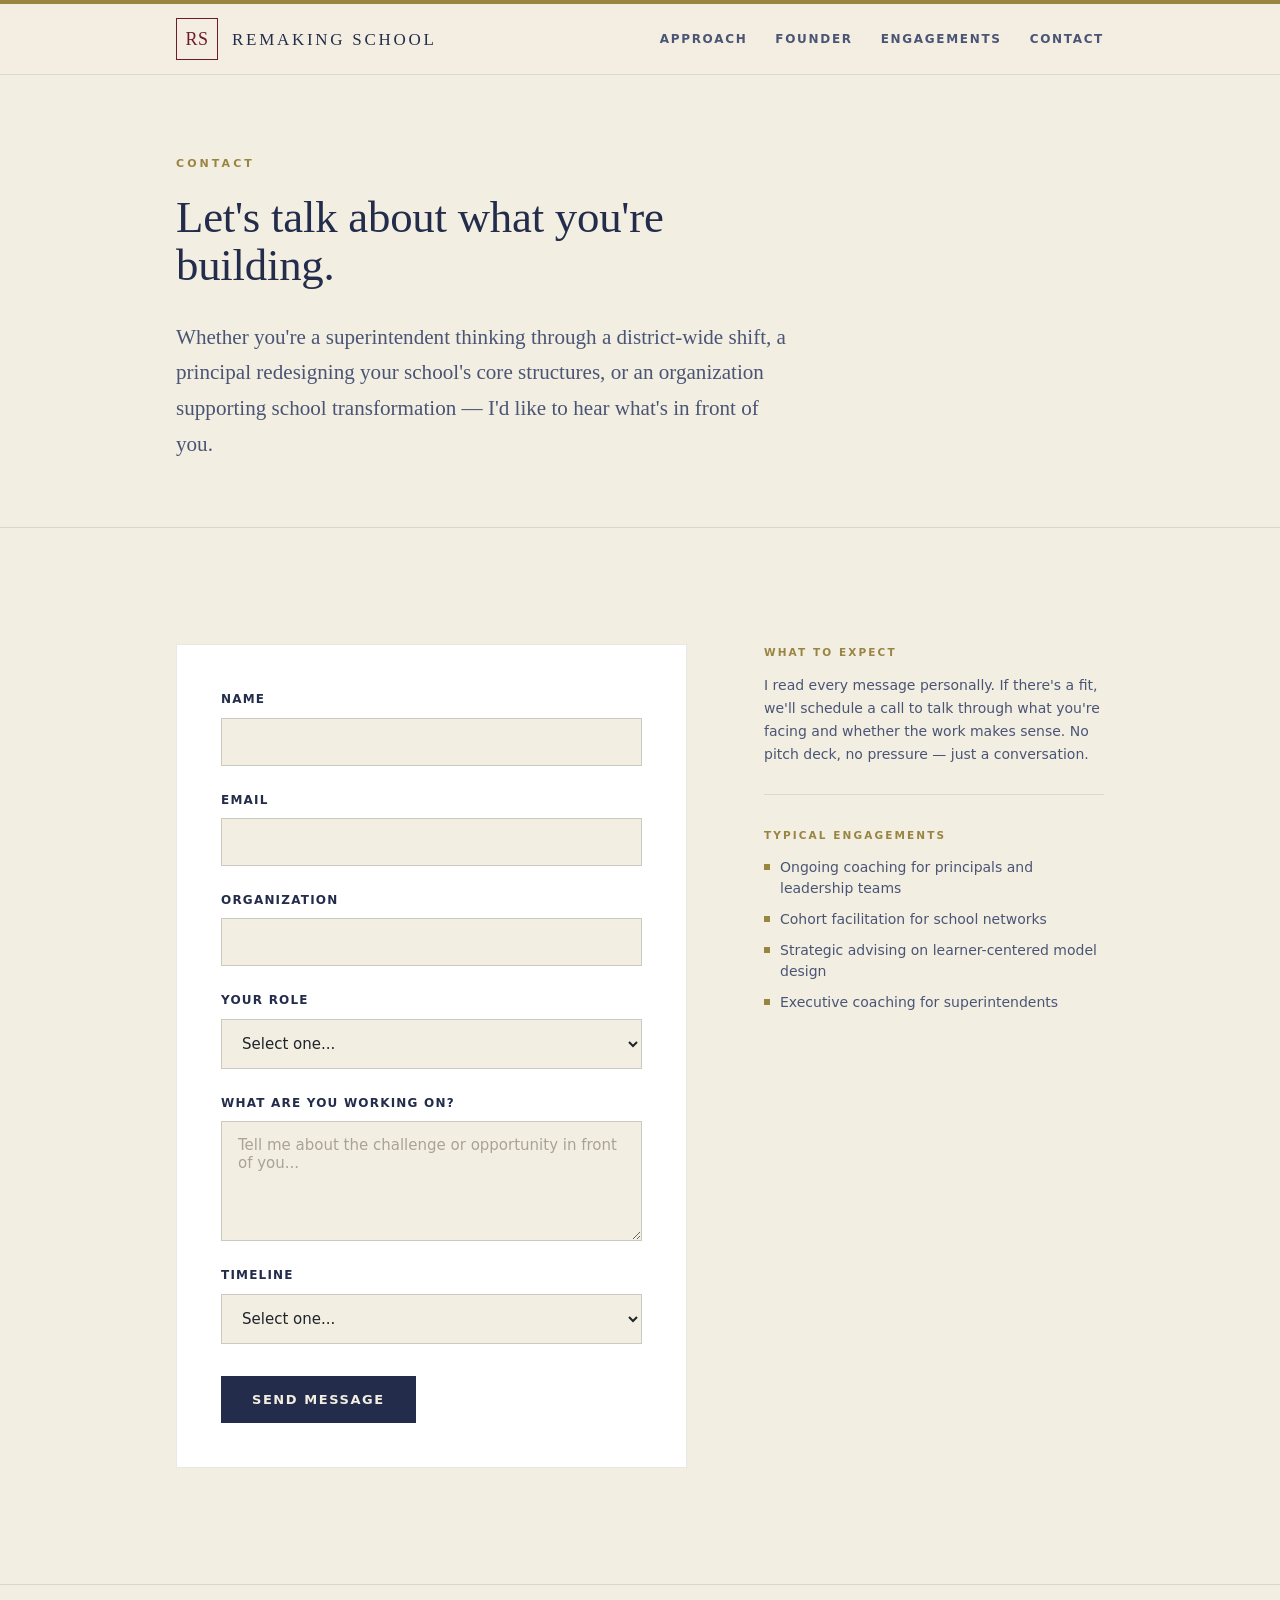
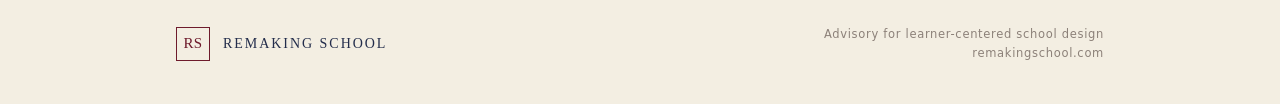
==== contact.html @ 49c3e0dc "Add files via upload" ====
<!DOCTYPE html>
<html lang="en">
<head>
<meta charset="UTF-8">
<meta name="viewport" content="width=device-width, initial-scale=1.0">
<title>Contact — Remaking School</title>
<meta name="description" content="Get in touch with Remaking School to discuss advisory work for learner-centered school design.">
<link rel="stylesheet" href="styles.css">
</head>
<body>

  <div class="topbar"></div>

  <!-- ═══════════ HEADER ═══════════ -->
  <header class="site-header">
    <div class="header-inner">
      <a class="brand" href="index.html" aria-label="Remaking School home">
        <span class="mono" aria-hidden="true">RS</span>
        <span class="brand-name">Remaking School</span>
      </a>
      <nav class="nav" aria-label="Primary">
        <a href="index.html#approach">Approach</a>
        <a href="index.html#founder">Founder</a>
        <a href="index.html#engagements">Engagements</a>
        <a href="contact.html">Contact</a>
      </nav>
    </div>
  </header>

  <main>

    <!-- ═══════════ CONTACT HERO ═══════════ -->
    <section class="hero hero--short">
      <div class="wrap">
        <p class="eyebrow reveal">Contact</p>
        <h1 class="hero-headline hero-headline--small reveal">Let's talk about what you're building.</h1>
        <p class="hero-sub reveal">Whether you're a superintendent thinking through a district-wide shift, a principal redesigning your school's core structures, or an organization supporting school transformation — I'd like to hear what's in front of you.</p>
      </div>
    </section>

    <!-- ═══════════ CONTACT FORM ═══════════ -->
    <section class="section section--line">
      <div class="wrap">
        <div class="contact-grid">

          <div class="contact-form-wrap reveal">
            <!-- 
              FORM SETUP: This form uses Formspree (free tier handles 50 submissions/month).
              1. Go to formspree.io and create a free account
              2. Create a new form and copy your form endpoint
              3. Replace "YOUR_FORMSPREE_ENDPOINT" below with your actual endpoint
                 (it will look like: https://formspree.io/f/xabcdefg)
            -->
            <form action="https://formspree.io/f/YOUR_FORMSPREE_ENDPOINT" method="POST" class="contact-form">
              
              <div class="form-group">
                <label for="name">Name</label>
                <input type="text" id="name" name="name" required>
              </div>

              <div class="form-group">
                <label for="email">Email</label>
                <input type="email" id="email" name="email" required>
              </div>

              <div class="form-group">
                <label for="organization">Organization</label>
                <input type="text" id="organization" name="organization">
              </div>

              <div class="form-group">
                <label for="role">Your role</label>
                <select id="role" name="role">
                  <option value="">Select one...</option>
                  <option value="superintendent">Superintendent / Central Office</option>
                  <option value="principal">Principal / School Leader</option>
                  <option value="district-leader">District Leader</option>
                  <option value="organization">Organization / Foundation</option>
                  <option value="other">Other</option>
                </select>
              </div>

              <div class="form-group">
                <label for="interest">What are you working on?</label>
                <textarea id="interest" name="interest" rows="5" placeholder="Tell me about the challenge or opportunity in front of you..."></textarea>
              </div>

              <div class="form-group">
                <label for="timeline">Timeline</label>
                <select id="timeline" name="timeline">
                  <option value="">Select one...</option>
                  <option value="exploring">Just exploring</option>
                  <option value="this-quarter">This quarter</option>
                  <option value="next-quarter">Next quarter</option>
                  <option value="next-school-year">Next school year</option>
                </select>
              </div>

              <button type="submit" class="btn">Send message</button>
            </form>
          </div>

          <div class="contact-sidebar reveal">
            <div class="sidebar-block">
              <p class="sidebar-label">What to expect</p>
              <p class="sidebar-text">I read every message personally. If there's a fit, we'll schedule a call to talk through what you're facing and whether the work makes sense. No pitch deck, no pressure — just a conversation.</p>
            </div>

            <div class="sidebar-block">
              <p class="sidebar-label">Typical engagements</p>
              <ul class="sidebar-list">
                <li>Ongoing coaching for principals and leadership teams</li>
                <li>Cohort facilitation for school networks</li>
                <li>Strategic advising on learner-centered model design</li>
                <li>Executive coaching for superintendents</li>
              </ul>
            </div>
          </div>

        </div>
      </div>
    </section>

  </main>

  <!-- ═══════════ FOOTER ═══════════ -->
  <footer class="site-footer">
    <div class="footer-inner">
      <div class="footer-brand">
        <span class="mono" aria-hidden="true">RS</span>
        <span class="fn">Remaking School</span>
      </div>
      <p class="footer-meta">
        Advisory for learner-centered school design<br>
        remakingschool.com
      </p>
    </div>
  </footer>

  <!-- scroll-reveal animation -->
  <script>
    document.documentElement.classList.add('js');
    (function(){
      var els = document.querySelectorAll('.reveal');
      if(!('IntersectionObserver' in window)){
        els.forEach(function(el){el.classList.add('is-visible');});
        return;
      }
      var io = new IntersectionObserver(function(entries){
        entries.forEach(function(e){
          if(e.isIntersecting){ e.target.classList.add('is-visible'); io.unobserve(e.target); }
        });
      }, {rootMargin:'0px 0px -8% 0px', threshold:0.1});
      els.forEach(function(el){io.observe(el);});
    })();
  </script>

</body>
</html>
---- styles.css ----
/* ════════════════════════════════════════════════════════════════
   REMAKING SCHOOL — STYLES
   ════════════════════════════════════════════════════════════════

   HOW THIS FILE WORKS
   The block right below (:root) holds every color, typeface, and key
   spacing value the site uses — each defined exactly once. Change a
   value here and it updates everywhere automatically. You almost never
   need to touch anything below the token block to restyle the site.

   These values are lifted directly from your brand palette document.
   ════════════════════════════════════════════════════════════════ */

/* ▼▼▼  BRAND TOKENS — EDIT HERE TO RESTYLE THE WHOLE SITE  ▼▼▼ */
:root{
  /* ---- The two anchors ---- */
  --maroon:#6E1B2C;        /* Heritage Maroon — primary accent */
  --maroon-900:#4E1320;    /* darkest maroon — the quote band */
  --maroon-500:#8C2A3C;    /* lighter maroon */
  --maroon-wash:#F0E2E3;   /* faint maroon tint */
  --navy:#232D4B;          /* Jefferson Navy — headings, buttons */
  --navy-900:#161D33;
  --navy-400:#4A5575;      /* softer navy — body-adjacent text */
  --navy-mist:#C8CBD2;

  /* ---- Ground & ink ---- */
  --parchment:#F3EEE2;     /* page background */
  --parchment-deep:#E9E2D2;/* portrait frame fill */
  --ink:#1F242B;           /* body text */

  /* ---- Accents (use sparingly) ---- */
  --gold:#998542;          /* hairlines, eyebrows, rules — never body text */
  --gold-bright:#B59A4E;
  --boxwood:#5F6E54;       /* second accent, rarely used */

  /* ---- Neutrals ---- */
  --mortar:#8C8179;        /* small labels, captions */
  --slate:#8996A0;

  /* ---- Type ---- */
  --serif:"Hoefler Text",Georgia,"Garamond","Times New Roman",serif;
  --sans:-apple-system,BlinkMacSystemFont,"Segoe UI",system-ui,sans-serif;

  /* ---- Layout dials ---- */
  --maxw:1040px;                  /* max content width */
  --pad-x:clamp(22px,6vw,56px);   /* left/right page margins */
  --pad-y:clamp(60px,10vw,116px); /* vertical space between sections */
}
/* ▲▲▲  END BRAND TOKENS — everything below is layout & detail  ▲▲▲ */


/* ---------- base ---------- */
*{box-sizing:border-box;}
html{-webkit-font-smoothing:antialiased;scroll-behavior:smooth;}
body{
  margin:0;
  background:var(--parchment);
  color:var(--ink);
  font-family:var(--serif);
  line-height:1.7;
  font-size:17px;
}
a{color:inherit;}

/* ---------- shared type devices ---------- */
.eyebrow{
  font-family:var(--sans);
  font-size:11px;
  letter-spacing:.28em;
  text-transform:uppercase;
  color:var(--gold);
  font-weight:600;
  margin:0 0 20px;
}
.rule-gold{height:1px;background:var(--gold);opacity:.85;border:0;}
.section-head{
  font-weight:500;
  font-size:clamp(1.6rem,3.4vw,2.25rem);
  line-height:1.12;
  letter-spacing:.005em;
  margin:0 0 22px;
  color:var(--navy);
}
.lede{
  font-size:clamp(1.06rem,1.7vw,1.2rem);
  color:var(--ink);
  max-width:64ch;
  margin:0 0 18px;
}
p{margin:0 0 18px;}
p:last-child{margin-bottom:0;}

.wrap{max-width:var(--maxw);margin:0 auto;padding-left:var(--pad-x);padding-right:var(--pad-x);}

/* ---------- header ---------- */
.topbar{height:4px;background:var(--gold);}
.site-header{
  position:sticky;top:0;z-index:50;
  background:rgba(243,238,226,.92);
  backdrop-filter:saturate(140%) blur(6px);
  border-bottom:1px solid rgba(31,36,43,.10);
}
.header-inner{
  max-width:var(--maxw);margin:0 auto;
  padding:14px var(--pad-x);
  display:flex;align-items:center;justify-content:space-between;gap:20px;
}
.brand{display:flex;align-items:center;gap:14px;text-decoration:none;}
.mono{
  width:42px;height:42px;flex:none;
  border:1.3px solid var(--maroon);
  display:flex;align-items:center;justify-content:center;
  font-family:var(--serif);font-size:18px;font-weight:500;letter-spacing:.03em;color:var(--maroon);
}
.brand-name{
  font-family:var(--serif);
  font-size:17px;font-weight:500;letter-spacing:.16em;text-transform:uppercase;color:var(--navy);
  line-height:1;
}
.nav{display:flex;gap:28px;align-items:center;}
.nav a{
  font-family:var(--sans);font-size:12px;letter-spacing:.14em;text-transform:uppercase;
  color:var(--navy-400);text-decoration:none;font-weight:600;
  padding:6px 0;position:relative;transition:color .2s ease;
}
.nav a::after{
  content:"";position:absolute;left:0;right:100%;bottom:0;height:1px;background:var(--gold);
  transition:right .25s ease;
}
.nav a:hover{color:var(--navy);}
.nav a:hover::after{right:0;}
.nav a:focus-visible{outline:2px solid var(--gold);outline-offset:4px;}

/* ---------- hero ---------- */
.hero{position:relative;overflow:hidden;}
.hero .wrap{padding-top:clamp(64px,11vw,128px);padding-bottom:clamp(56px,9vw,104px);position:relative;z-index:2;}
.hero--short .wrap{padding-top:clamp(48px,8vw,80px);padding-bottom:clamp(40px,6vw,64px);}
.hero-headline{
  font-weight:500;
  font-size:clamp(2.3rem,6vw,4.1rem);
  line-height:1.07;
  letter-spacing:-.005em;
  color:var(--navy);
  margin:0 0 30px;
  max-width:20ch;
}
.hero-headline--small{
  font-size:clamp(1.8rem,4vw,2.8rem);
  max-width:26ch;
}
.hero-headline em{font-style:normal;color:var(--maroon);}
.hero-sub{
  font-size:clamp(1.1rem,1.9vw,1.32rem);
  color:var(--navy-400);
  max-width:58ch;
  margin:0 0 36px;
}
.hero-rule{display:flex;align-items:center;gap:18px;max-width:520px;}
.hero-rule .line{flex:1;height:1px;background:var(--gold);opacity:.8;}
.hero-rule .tag{
  font-family:var(--sans);font-size:11px;letter-spacing:.22em;text-transform:uppercase;color:var(--mortar);
  white-space:nowrap;
}
.watermark{
  position:absolute;right:-4%;top:50%;transform:translateY(-50%);
  font-family:var(--serif);font-weight:500;
  font-size:clamp(18rem,32vw,30rem);line-height:1;
  color:var(--maroon);opacity:.05;z-index:1;pointer-events:none;user-select:none;
}

/* ---------- generic section ---------- */
.section{padding-top:var(--pad-y);padding-bottom:var(--pad-y);}
.section--line{border-top:1px solid rgba(31,36,43,.12);}

/* ---------- approach / cycle ---------- */
.cycle{
  display:grid;grid-template-columns:repeat(4,1fr);gap:0;
  margin-top:46px;border:1px solid rgba(31,36,43,.12);
}
.phase{
  padding:26px 24px 30px;position:relative;
  border-right:1px solid rgba(31,36,43,.12);
}
.phase:last-child{border-right:0;}
.phase .ord{
  font-family:var(--sans);font-size:10.5px;letter-spacing:.18em;color:var(--gold);font-weight:700;
  margin:0 0 16px;text-transform:uppercase;
}
.phase h3{
  font-family:var(--serif);font-weight:500;font-size:1.32rem;color:var(--navy);margin:0 0 10px;letter-spacing:.01em;
}
.phase p{font-family:var(--sans);font-size:13.5px;line-height:1.6;color:var(--navy-400);margin:0;}
.cycle-foot{
  font-family:var(--sans);font-size:12px;letter-spacing:.12em;text-transform:uppercase;color:var(--mortar);
  margin:18px 0 0;display:flex;align-items:center;gap:10px;
}
.cycle-foot .arrow{color:var(--gold);font-size:15px;}

/* ---------- founder ---------- */
.founder-grid{display:grid;grid-template-columns:300px 1fr;gap:clamp(32px,5vw,64px);align-items:start;margin-top:8px;}
.portrait{
  border:1px solid var(--gold);background:var(--parchment-deep);
  aspect-ratio:4/5;position:relative;overflow:hidden;
}
.portrait img{position:absolute;inset:0;width:100%;height:100%;object-fit:cover;display:block;}
.portrait::after{content:"";position:absolute;inset:7px;border:1px solid rgba(153,133,66,.45);pointer-events:none;}
.founder-role{
  font-family:var(--sans);font-size:13.5px;line-height:1.65;color:var(--navy-400);
  margin:0 0 24px;padding-bottom:22px;border-bottom:1px solid rgba(31,36,43,.10);
}
.founder-body p{font-size:1.05rem;}
.honors{margin-top:30px;padding-top:24px;border-top:1px solid rgba(31,36,43,.10);}
.honors .hlabel{
  font-family:var(--sans);font-size:10.5px;letter-spacing:.2em;text-transform:uppercase;color:var(--mortar);
  margin:0 0 14px;
}
.honors ul{list-style:none;margin:0;padding:0;display:grid;gap:9px;}
.honors li{
  font-family:var(--sans);font-size:13.5px;line-height:1.5;color:var(--navy);
  padding-left:18px;position:relative;
}
.honors li::before{content:"";position:absolute;left:0;top:8px;width:7px;height:7px;background:var(--gold);}

/* ---------- engagements ---------- */
.engage-grid{display:grid;grid-template-columns:repeat(3,1fr);gap:28px;margin-top:44px;}
.eng-card{border-top:2px solid var(--maroon);padding:20px 0 0;}
.eng-card h3{font-family:var(--serif);font-weight:500;font-size:1.18rem;color:var(--navy);margin:0 0 9px;}
.eng-card p{font-family:var(--sans);font-size:13.5px;line-height:1.6;color:var(--navy-400);margin:0;}
.partners{margin-top:56px;padding-top:30px;border-top:1px solid rgba(31,36,43,.12);}
.partners .plabel{
  font-family:var(--sans);font-size:10.5px;letter-spacing:.2em;text-transform:uppercase;color:var(--mortar);
  margin:0 0 18px;
}
.partner-list{display:flex;flex-wrap:wrap;gap:14px 40px;align-items:baseline;}
.partner-list span{
  font-family:var(--serif);font-size:1.25rem;font-weight:500;color:var(--navy);letter-spacing:.01em;
}

/* ---------- quote band ---------- */
.band{background:var(--maroon-900);color:var(--parchment);}
.band .wrap{padding-top:clamp(72px,10vw,120px);padding-bottom:clamp(72px,10vw,120px);text-align:center;}
.band .qrule{width:64px;height:1px;background:var(--gold);margin:0 auto 34px;opacity:.9;}
.band blockquote{
  margin:0;font-family:var(--serif);font-weight:500;
  font-size:clamp(1.45rem,3.2vw,2.05rem);line-height:1.4;letter-spacing:.005em;
  max-width:24ch;margin-left:auto;margin-right:auto;
}
.band cite{
  display:block;margin-top:30px;font-family:var(--sans);font-style:normal;
  font-size:11px;letter-spacing:.2em;text-transform:uppercase;color:var(--gold-bright);
}

/* ---------- contact (home page version) ---------- */
.contact-inner{max-width:660px;}
.btn{
  display:inline-block;margin-top:14px;
  font-family:var(--sans);font-size:13px;letter-spacing:.12em;text-transform:uppercase;font-weight:600;
  color:var(--parchment);background:var(--navy);text-decoration:none;
  padding:15px 30px;border:1px solid var(--navy);
  transition:background .2s ease,color .2s ease;
  cursor:pointer;
}
.btn:hover{background:var(--maroon);border-color:var(--maroon);}
.btn:focus-visible{outline:2px solid var(--gold);outline-offset:4px;}
.contact-meta{
  font-family:var(--sans);font-size:13px;letter-spacing:.04em;color:var(--navy-400);
  margin-top:34px;line-height:1.8;
}
.contact-meta a{color:var(--maroon);text-decoration:none;border-bottom:1px solid rgba(110,27,44,.3);}
.contact-meta a:hover{border-bottom-color:var(--maroon);}

/* ---------- contact page ---------- */
.contact-grid{
  display:grid;
  grid-template-columns:1fr 340px;
  gap:clamp(40px,6vw,80px);
  align-items:start;
}
.contact-form-wrap{
  background:#fff;
  border:1px solid rgba(31,36,43,.10);
  padding:clamp(28px,4vw,44px);
}
.contact-form{display:flex;flex-direction:column;gap:24px;}
.form-group{display:flex;flex-direction:column;gap:8px;}
.form-group label{
  font-family:var(--sans);
  font-size:12px;
  letter-spacing:.1em;
  text-transform:uppercase;
  color:var(--navy);
  font-weight:600;
}
.form-group input,
.form-group select,
.form-group textarea{
  font-family:var(--sans);
  font-size:15px;
  color:var(--ink);
  background:var(--parchment);
  border:1px solid rgba(31,36,43,.18);
  padding:14px 16px;
  transition:border-color .2s ease, box-shadow .2s ease;
}
.form-group input:focus,
.form-group select:focus,
.form-group textarea:focus{
  outline:none;
  border-color:var(--gold);
  box-shadow:0 0 0 3px rgba(153,133,66,.15);
}
.form-group textarea{resize:vertical;min-height:120px;}
.form-group select{cursor:pointer;}
.form-group input::placeholder,
.form-group textarea::placeholder{
  color:var(--mortar);
  opacity:0.7;
}
.contact-form .btn{
  align-self:flex-start;
  margin-top:8px;
}

/* contact sidebar */
.contact-sidebar{display:flex;flex-direction:column;gap:32px;}
.sidebar-block{
  padding-bottom:28px;
  border-bottom:1px solid rgba(31,36,43,.10);
}
.sidebar-block:last-child{border-bottom:0;padding-bottom:0;}
.sidebar-label{
  font-family:var(--sans);
  font-size:10.5px;
  letter-spacing:.2em;
  text-transform:uppercase;
  color:var(--gold);
  font-weight:600;
  margin:0 0 12px;
}
.sidebar-text{
  font-family:var(--sans);
  font-size:14px;
  line-height:1.65;
  color:var(--navy-400);
  margin:0 0 14px;
}
.sidebar-text:last-child{margin-bottom:0;}
.sidebar-link{
  font-family:var(--sans);
  font-size:14px;
  color:var(--maroon);
  text-decoration:none;
  border-bottom:1px solid rgba(110,27,44,.3);
  transition:border-color .2s ease;
}
.sidebar-link:hover{border-bottom-color:var(--maroon);}
.sidebar-list{
  list-style:none;
  margin:0;
  padding:0;
  display:flex;
  flex-direction:column;
  gap:10px;
}
.sidebar-list li{
  font-family:var(--sans);
  font-size:14px;
  line-height:1.5;
  color:var(--navy-400);
  padding-left:16px;
  position:relative;
}
.sidebar-list li::before{
  content:"";
  position:absolute;
  left:0;
  top:7px;
  width:6px;
  height:6px;
  background:var(--gold);
}

/* ---------- footer ---------- */
.site-footer{border-top:1px solid rgba(31,36,43,.12);}
.footer-inner{
  max-width:var(--maxw);margin:0 auto;padding:40px var(--pad-x);
  display:flex;align-items:center;justify-content:space-between;gap:20px;flex-wrap:wrap;
}
.footer-brand{display:flex;align-items:center;gap:13px;}
.footer-brand .mono{width:34px;height:34px;font-size:15px;}
.footer-brand .fn{font-family:var(--serif);font-size:14px;letter-spacing:.14em;text-transform:uppercase;color:var(--navy);}
.footer-meta{font-family:var(--sans);font-size:11.5px;letter-spacing:.06em;color:var(--mortar);line-height:1.7;text-align:right;}

/* ---------- reveal-on-scroll animation ---------- */
.js .reveal{opacity:0;transform:translateY(18px);transition:opacity .7s ease,transform .7s ease;}
.js .reveal.is-visible{opacity:1;transform:none;}

/* ---------- responsive ---------- */
@media (max-width:860px){
  .founder-grid{grid-template-columns:1fr;}
  .portrait{max-width:280px;}
  .engage-grid{grid-template-columns:1fr;gap:0;}
  .eng-card{border-top:0;border-bottom:1px solid rgba(31,36,43,.12);padding:22px 0;}
  .eng-card:first-child{border-top:2px solid var(--maroon);}
  .cycle{grid-template-columns:1fr 1fr;}
  .phase:nth-child(2){border-right:0;}
  .phase:nth-child(1),.phase:nth-child(2){border-bottom:1px solid rgba(31,36,43,.12);}
  .contact-grid{grid-template-columns:1fr;}
  .contact-sidebar{
    order:-1;
    flex-direction:row;
    flex-wrap:wrap;
    gap:24px;
    padding-bottom:32px;
    border-bottom:1px solid rgba(31,36,43,.12);
    margin-bottom:8px;
  }
  .sidebar-block{
    flex:1 1 200px;
    border-bottom:0;
    padding-bottom:0;
  }
}
@media (max-width:600px){
  body{font-size:16px;}
  .nav{display:none;}
  .cycle{grid-template-columns:1fr;}
  .phase{border-right:0;border-bottom:1px solid rgba(31,36,43,.12);}
  .phase:last-child{border-bottom:0;}
  .footer-inner{flex-direction:column;align-items:flex-start;}
  .footer-meta{text-align:left;}
  .watermark{display:none;}
  .contact-sidebar{flex-direction:column;}
  .sidebar-block{flex:none;}
}

@media (prefers-reduced-motion:reduce){
  html{scroll-behavior:auto;}
  .js .reveal{opacity:1;transform:none;transition:none;}
  .nav a::after{transition:none;}
}
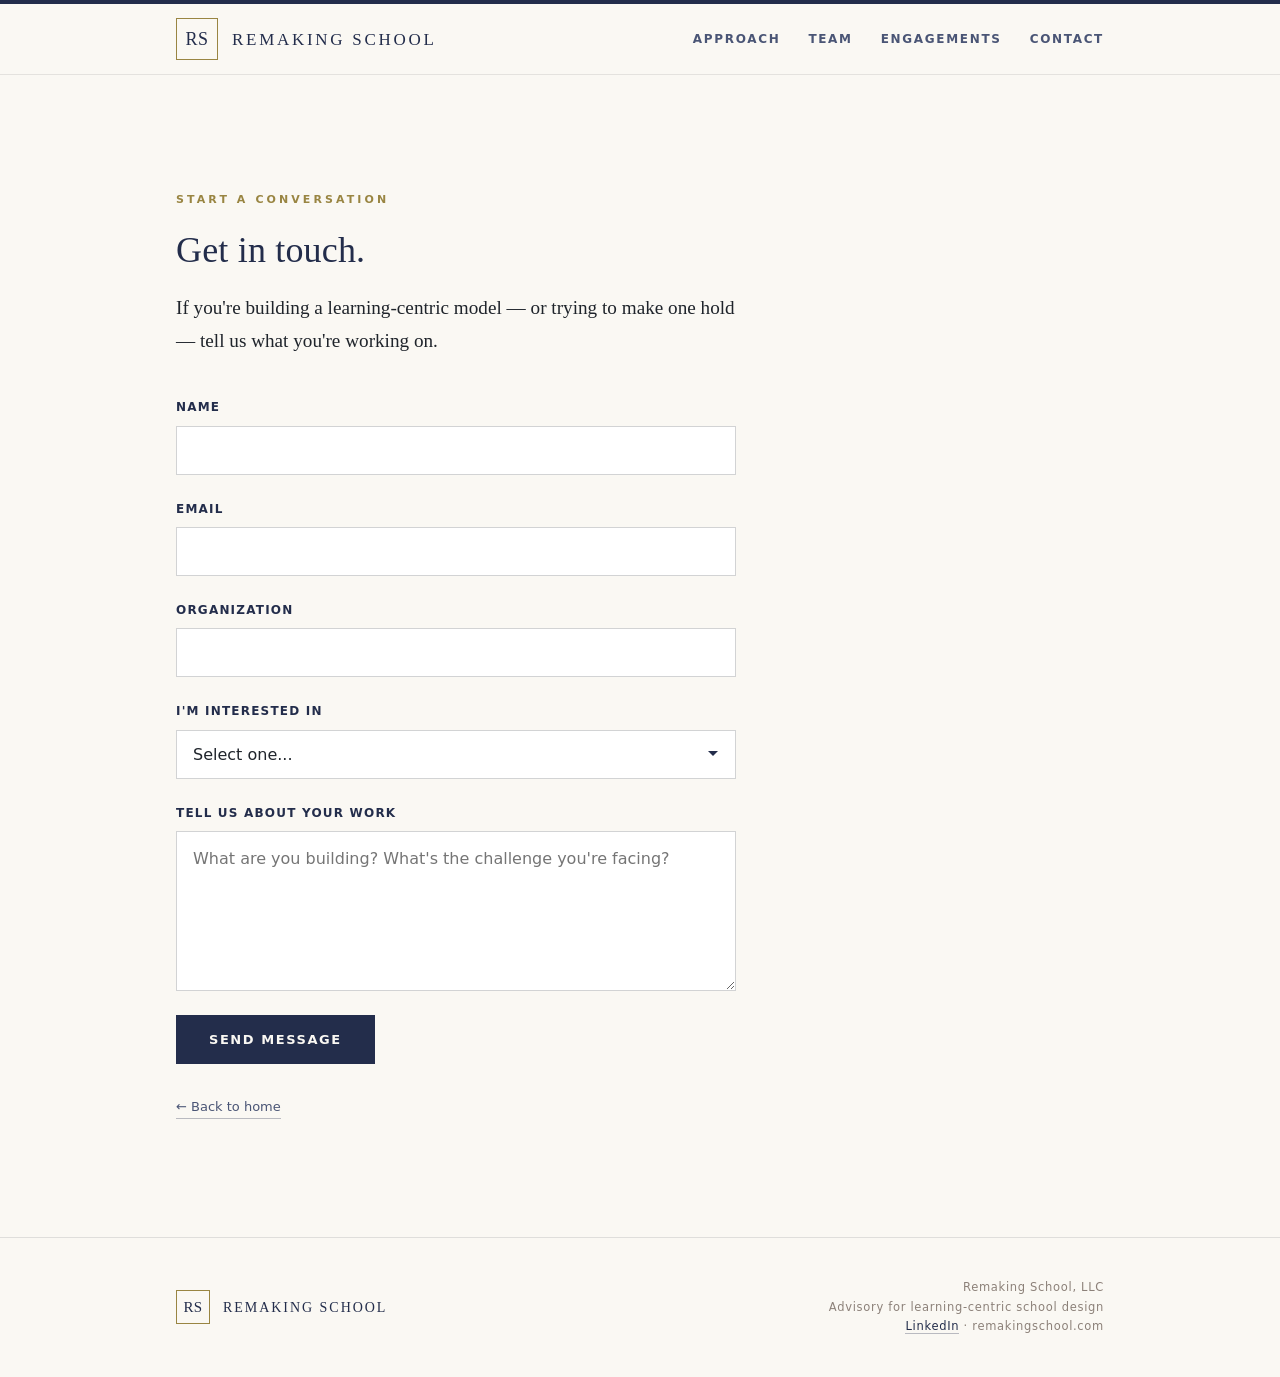
==== commit 57146a42: "Add files via upload" ====
--- a/contact.html
+++ b/contact.html
@@ -4,14 +4,98 @@
 <meta charset="UTF-8">
 <meta name="viewport" content="width=device-width, initial-scale=1.0">
 <title>Contact — Remaking School</title>
-<meta name="description" content="Get in touch with Remaking School to discuss advisory work for learner-centered school design.">
+<meta name="description" content="Get in touch with Remaking School about leadership coaching, strategic advising, or speaking engagements.">
 <link rel="stylesheet" href="styles.css">
+<style>
+/* contact form styles */
+.form-section{padding-top:var(--pad-y);padding-bottom:var(--pad-y);}
+.form-inner{max-width:560px;}
+.form-intro{margin-bottom:40px;}
+
+.contact-form{display:grid;gap:24px;}
+.form-group{display:flex;flex-direction:column;gap:8px;}
+.form-group label{
+  font-family:var(--sans);
+  font-size:12px;
+  letter-spacing:.1em;
+  text-transform:uppercase;
+  color:var(--navy);
+  font-weight:600;
+}
+.form-group input,
+.form-group textarea,
+.form-group select{
+  font-family:var(--sans);
+  font-size:16px;
+  padding:14px 16px;
+  border:1px solid rgba(31,36,43,.2);
+  background:#fff;
+  color:var(--ink);
+  border-radius:0;
+  -webkit-appearance:none;
+  transition:border-color .2s ease;
+}
+.form-group input:focus,
+.form-group textarea:focus,
+.form-group select:focus{
+  outline:none;
+  border-color:var(--navy);
+}
+.form-group textarea{
+  min-height:160px;
+  resize:vertical;
+  line-height:1.6;
+}
+.form-group select{
+  cursor:pointer;
+  background-image:url("data:image/svg+xml,%3Csvg xmlns='http://www.w3.org/2000/svg' width='12' height='12' viewBox='0 0 12 12'%3E%3Cpath fill='%23232D4B' d='M6 8L1 3h10z'/%3E%3C/svg%3E");
+  background-repeat:no-repeat;
+  background-position:right 16px center;
+  padding-right:44px;
+}
+
+.form-submit{
+  font-family:var(--sans);
+  font-size:13px;
+  letter-spacing:.12em;
+  text-transform:uppercase;
+  font-weight:600;
+  color:var(--cream);
+  background:var(--navy);
+  border:1px solid var(--navy);
+  padding:16px 32px;
+  cursor:pointer;
+  transition:background .2s ease;
+  justify-self:start;
+}
+.form-submit:hover{
+  background:var(--maroon);
+  border-color:var(--maroon);
+}
+.form-submit:focus-visible{
+  outline:2px solid var(--gold);
+  outline-offset:4px;
+}
+
+.back-link{
+  display:inline-block;
+  margin-top:32px;
+  font-family:var(--sans);
+  font-size:13px;
+  color:var(--navy-400);
+  text-decoration:none;
+  border-bottom:1px solid rgba(35,45,75,.3);
+}
+.back-link:hover{
+  color:var(--maroon);
+  border-bottom-color:var(--maroon);
+}
+</style>
 </head>
 <body>
 
   <div class="topbar"></div>
 
-  <!-- ═══════════ HEADER ═══════════ -->
   <header class="site-header">
     <div class="header-inner">
       <a class="brand" href="index.html" aria-label="Remaking School home">
@@ -20,7 +104,7 @@
       </a>
       <nav class="nav" aria-label="Primary">
         <a href="index.html#approach">Approach</a>
-        <a href="index.html#founder">Founder</a>
+        <a href="index.html#team">Team</a>
         <a href="index.html#engagements">Engagements</a>
         <a href="contact.html">Contact</a>
       </nav>
@@ -28,102 +112,69 @@
   </header>
 
   <main>
-
-    <!-- ═══════════ CONTACT HERO ═══════════ -->
-    <section class="hero hero--short">
+    <section class="form-section">
       <div class="wrap">
-        <p class="eyebrow reveal">Contact</p>
-        <h1 class="hero-headline hero-headline--small reveal">Let's talk about what you're building.</h1>
-        <p class="hero-sub reveal">Whether you're a superintendent thinking through a district-wide shift, a principal redesigning your school's core structures, or an organization supporting school transformation — I'd like to hear what's in front of you.</p>
-      </div>
-    </section>
-
-    <!-- ═══════════ CONTACT FORM ═══════════ -->
-    <section class="section section--line">
-      <div class="wrap">
-        <div class="contact-grid">
-
-          <div class="contact-form-wrap reveal">
-            <!-- 
-              FORM SETUP: This form uses Formspree (free tier handles 50 submissions/month).
-              1. Go to formspree.io and create a free account
-              2. Create a new form and copy your form endpoint
-              3. Replace "YOUR_FORMSPREE_ENDPOINT" below with your actual endpoint
-                 (it will look like: https://formspree.io/f/xabcdefg)
-            -->
-            <form action="https://formspree.io/f/YOUR_FORMSPREE_ENDPOINT" method="POST" class="contact-form">
-              
-              <div class="form-group">
-                <label for="name">Name</label>
-                <input type="text" id="name" name="name" required>
-              </div>
-
-              <div class="form-group">
-                <label for="email">Email</label>
-                <input type="email" id="email" name="email" required>
-              </div>
-
-              <div class="form-group">
-                <label for="organization">Organization</label>
-                <input type="text" id="organization" name="organization">
-              </div>
-
-              <div class="form-group">
-                <label for="role">Your role</label>
-                <select id="role" name="role">
-                  <option value="">Select one...</option>
-                  <option value="superintendent">Superintendent / Central Office</option>
-                  <option value="principal">Principal / School Leader</option>
-                  <option value="district-leader">District Leader</option>
-                  <option value="organization">Organization / Foundation</option>
-                  <option value="other">Other</option>
-                </select>
-              </div>
-
-              <div class="form-group">
-                <label for="interest">What are you working on?</label>
-                <textarea id="interest" name="interest" rows="5" placeholder="Tell me about the challenge or opportunity in front of you..."></textarea>
-              </div>
-
-              <div class="form-group">
-                <label for="timeline">Timeline</label>
-                <select id="timeline" name="timeline">
-                  <option value="">Select one...</option>
-                  <option value="exploring">Just exploring</option>
-                  <option value="this-quarter">This quarter</option>
-                  <option value="next-quarter">Next quarter</option>
-                  <option value="next-school-year">Next school year</option>
-                </select>
-              </div>
-
-              <button type="submit" class="btn">Send message</button>
-            </form>
+        <div class="form-inner">
+          <div class="form-intro">
+            <p class="eyebrow">Start a conversation</p>
+            <h1 class="section-head">Get in touch.</h1>
+            <p class="lede">If you're building a learning-centric model — or trying to make one hold — tell us what you're working on.</p>
           </div>
 
-          <div class="contact-sidebar reveal">
-            <div class="sidebar-block">
-              <p class="sidebar-label">What to expect</p>
-              <p class="sidebar-text">I read every message personally. If there's a fit, we'll schedule a call to talk through what you're facing and whether the work makes sense. No pitch deck, no pressure — just a conversation.</p>
+          <!-- 
+            FORMSPREE SETUP:
+            1. Go to formspree.io and create a free account
+            2. Create a new form and copy your endpoint (looks like: https://formspree.io/f/xxxxxxxx)
+            3. Replace YOUR_FORMSPREE_ENDPOINT below with your endpoint
+            4. Formspree will email submissions to your account email (or configure to send to gmail)
+          -->
+          <form class="contact-form" action="YOUR_FORMSPREE_ENDPOINT" method="POST">
+            
+            <div class="form-group">
+              <label for="name">Name</label>
+              <input type="text" id="name" name="name" required>
             </div>
 
-            <div class="sidebar-block">
-              <p class="sidebar-label">Typical engagements</p>
-              <ul class="sidebar-list">
-                <li>Ongoing coaching for principals and leadership teams</li>
-                <li>Cohort facilitation for school networks</li>
-                <li>Strategic advising on learner-centered model design</li>
-                <li>Executive coaching for superintendents</li>
-              </ul>
+            <div class="form-group">
+              <label for="email">Email</label>
+              <input type="email" id="email" name="email" required>
             </div>
-          </div>
 
+            <div class="form-group">
+              <label for="organization">Organization</label>
+              <input type="text" id="organization" name="organization">
+            </div>
+
+            <div class="form-group">
+              <label for="interest">I'm interested in</label>
+              <select id="interest" name="interest">
+                <option value="">Select one...</option>
+                <option value="Leadership coaching">Leadership coaching</option>
+                <option value="Strategic advising">Strategic advising</option>
+                <option value="Hub & network leadership">Hub & network leadership</option>
+                <option value="Cohort facilitation">Cohort facilitation</option>
+                <option value="Keynote or presentation">Keynote or presentation</option>
+                <option value="Something else">Something else</option>
+              </select>
+            </div>
+
+            <div class="form-group">
+              <label for="message">Tell us about your work</label>
+              <textarea id="message" name="message" required placeholder="What are you building? What's the challenge you're facing?"></textarea>
+            </div>
+
+            <!-- Honeypot for spam prevention -->
+            <input type="text" name="_gotcha" style="display:none">
+
+            <button type="submit" class="form-submit">Send message</button>
+          </form>
+
+          <a href="index.html" class="back-link">← Back to home</a>
         </div>
       </div>
     </section>
-
   </main>
 
-  <!-- ═══════════ FOOTER ═══════════ -->
   <footer class="site-footer">
     <div class="footer-inner">
       <div class="footer-brand">
@@ -131,29 +182,12 @@
         <span class="fn">Remaking School</span>
       </div>
       <p class="footer-meta">
-        Advisory for learner-centered school design<br>
-        remakingschool.com
+        Remaking School, LLC<br>
+        Advisory for learning-centric school design<br>
+        <a href="https://www.linkedin.com/in/chadsratliff/">LinkedIn</a> · remakingschool.com
       </p>
     </div>
   </footer>
 
-  <!-- scroll-reveal animation -->
-  <script>
-    document.documentElement.classList.add('js');
-    (function(){
-      var els = document.querySelectorAll('.reveal');
-      if(!('IntersectionObserver' in window)){
-        els.forEach(function(el){el.classList.add('is-visible');});
-        return;
-      }
-      var io = new IntersectionObserver(function(entries){
-        entries.forEach(function(e){
-          if(e.isIntersecting){ e.target.classList.add('is-visible'); io.unobserve(e.target); }
-        });
-      }, {rootMargin:'0px 0px -8% 0px', threshold:0.1});
-      els.forEach(function(el){io.observe(el);});
-    })();
-  </script>
-
 </body>
 </html>
--- a/styles.css
+++ b/styles.css
@@ -9,29 +9,31 @@
    need to touch anything below the token block to restyle the site.
 
    These values are lifted directly from your brand palette document.
+   v4 — Navy-led palette with maroon accents
    ════════════════════════════════════════════════════════════════ */
 
 /* ▼▼▼  BRAND TOKENS — EDIT HERE TO RESTYLE THE WHOLE SITE  ▼▼▼ */
 :root{
-  /* ---- The two anchors ---- */
-  --maroon:#6E1B2C;        /* Heritage Maroon — primary accent */
-  --maroon-900:#4E1320;    /* darkest maroon — the quote band */
-  --maroon-500:#8C2A3C;    /* lighter maroon */
-  --maroon-wash:#F0E2E3;   /* faint maroon tint */
-  --navy:#232D4B;          /* Jefferson Navy — headings, buttons */
-  --navy-900:#161D33;
+  /* ---- The two anchors (Navy leads, Maroon accents) ---- */
+  --navy:#232D4B;          /* Jefferson Navy — primary: headings, buttons, key UI */
+  --navy-900:#161D33;      /* darkest navy — quote band background */
+  --navy-700:#2D3A5C;
   --navy-400:#4A5575;      /* softer navy — body-adjacent text */
   --navy-mist:#C8CBD2;
 
+  --maroon:#6E1B2C;        /* Heritage Maroon — accent hits */
+  --maroon-900:#4E1320;
+  --maroon-500:#8C2A3C;
+  --maroon-wash:#F0E2E3;
+
   /* ---- Ground & ink ---- */
-  --parchment:#F3EEE2;     /* page background */
-  --parchment-deep:#E9E2D2;/* portrait frame fill */
+  --cream:#FAF8F3;         /* page background — warmer than before */
+  --cream-deep:#F3EEE2;    /* portrait frame fill, deeper panels */
   --ink:#1F242B;           /* body text */
 
   /* ---- Accents (use sparingly) ---- */
-  --gold:#998542;          /* hairlines, eyebrows, rules — never body text */
+  --gold:#998542;          /* hairlines, eyebrows, rules, borders — never body text */
   --gold-bright:#B59A4E;
-  --boxwood:#5F6E54;       /* second accent, rarely used */
 
   /* ---- Neutrals ---- */
   --mortar:#8C8179;        /* small labels, captions */
@@ -54,7 +56,7 @@
 html{-webkit-font-smoothing:antialiased;scroll-behavior:smooth;}
 body{
   margin:0;
-  background:var(--parchment);
+  background:var(--cream);
   color:var(--ink);
   font-family:var(--serif);
   line-height:1.7;
@@ -72,7 +74,6 @@
   font-weight:600;
   margin:0 0 20px;
 }
-.rule-gold{height:1px;background:var(--gold);opacity:.85;border:0;}
 .section-head{
   font-weight:500;
   font-size:clamp(1.6rem,3.4vw,2.25rem);
@@ -93,10 +94,10 @@
 .wrap{max-width:var(--maxw);margin:0 auto;padding-left:var(--pad-x);padding-right:var(--pad-x);}
 
 /* ---------- header ---------- */
-.topbar{height:4px;background:var(--gold);}
+.topbar{height:4px;background:var(--navy);}
 .site-header{
   position:sticky;top:0;z-index:50;
-  background:rgba(243,238,226,.92);
+  background:rgba(250,248,243,.92);
   backdrop-filter:saturate(140%) blur(6px);
   border-bottom:1px solid rgba(31,36,43,.10);
 }
@@ -108,9 +109,9 @@
 .brand{display:flex;align-items:center;gap:14px;text-decoration:none;}
 .mono{
   width:42px;height:42px;flex:none;
-  border:1.3px solid var(--maroon);
+  border:1.3px solid var(--gold);
   display:flex;align-items:center;justify-content:center;
-  font-family:var(--serif);font-size:18px;font-weight:500;letter-spacing:.03em;color:var(--maroon);
+  font-family:var(--serif);font-size:18px;font-weight:500;letter-spacing:.03em;color:var(--navy);
 }
 .brand-name{
   font-family:var(--serif);
@@ -127,14 +128,13 @@
   content:"";position:absolute;left:0;right:100%;bottom:0;height:1px;background:var(--gold);
   transition:right .25s ease;
 }
-.nav a:hover{color:var(--navy);}
+.nav a:hover{color:var(--maroon);}
 .nav a:hover::after{right:0;}
 .nav a:focus-visible{outline:2px solid var(--gold);outline-offset:4px;}
 
 /* ---------- hero ---------- */
 .hero{position:relative;overflow:hidden;}
 .hero .wrap{padding-top:clamp(64px,11vw,128px);padding-bottom:clamp(56px,9vw,104px);position:relative;z-index:2;}
-.hero--short .wrap{padding-top:clamp(48px,8vw,80px);padding-bottom:clamp(40px,6vw,64px);}
 .hero-headline{
   font-weight:500;
   font-size:clamp(2.3rem,6vw,4.1rem);
@@ -142,30 +142,20 @@
   letter-spacing:-.005em;
   color:var(--navy);
   margin:0 0 30px;
-  max-width:20ch;
-}
-.hero-headline--small{
-  font-size:clamp(1.8rem,4vw,2.8rem);
-  max-width:26ch;
+  max-width:18ch;
 }
 .hero-headline em{font-style:normal;color:var(--maroon);}
 .hero-sub{
   font-size:clamp(1.1rem,1.9vw,1.32rem);
   color:var(--navy-400);
-  max-width:58ch;
-  margin:0 0 36px;
-}
-.hero-rule{display:flex;align-items:center;gap:18px;max-width:520px;}
-.hero-rule .line{flex:1;height:1px;background:var(--gold);opacity:.8;}
-.hero-rule .tag{
-  font-family:var(--sans);font-size:11px;letter-spacing:.22em;text-transform:uppercase;color:var(--mortar);
-  white-space:nowrap;
+  max-width:54ch;
+  margin:0;
 }
 .watermark{
   position:absolute;right:-4%;top:50%;transform:translateY(-50%);
   font-family:var(--serif);font-weight:500;
   font-size:clamp(18rem,32vw,30rem);line-height:1;
-  color:var(--maroon);opacity:.05;z-index:1;pointer-events:none;user-select:none;
+  color:var(--navy);opacity:.04;z-index:1;pointer-events:none;user-select:none;
 }
 
 /* ---------- generic section ---------- */
@@ -175,7 +165,8 @@
 /* ---------- approach / cycle ---------- */
 .cycle{
   display:grid;grid-template-columns:repeat(4,1fr);gap:0;
-  margin-top:46px;border:1px solid rgba(31,36,43,.12);
+  margin-top:46px;border:1px solid rgba(31,36,43,.12);border-top:3px solid var(--navy);
+  background:#fff;
 }
 .phase{
   padding:26px 24px 30px;position:relative;
@@ -183,27 +174,34 @@
 }
 .phase:last-child{border-right:0;}
 .phase .ord{
-  font-family:var(--sans);font-size:10.5px;letter-spacing:.18em;color:var(--gold);font-weight:700;
+  font-family:var(--sans);font-size:10.5px;letter-spacing:.18em;color:var(--maroon);font-weight:700;
   margin:0 0 16px;text-transform:uppercase;
 }
 .phase h3{
-  font-family:var(--serif);font-weight:500;font-size:1.32rem;color:var(--navy);margin:0 0 10px;letter-spacing:.01em;
+  font-family:var(--serif);font-weight:500;font-size:1.18rem;color:var(--navy);margin:0 0 10px;letter-spacing:.01em;
 }
 .phase p{font-family:var(--sans);font-size:13.5px;line-height:1.6;color:var(--navy-400);margin:0;}
-.cycle-foot{
-  font-family:var(--sans);font-size:12px;letter-spacing:.12em;text-transform:uppercase;color:var(--mortar);
-  margin:18px 0 0;display:flex;align-items:center;gap:10px;
-}
-.cycle-foot .arrow{color:var(--gold);font-size:15px;}
-
-/* ---------- founder ---------- */
+
+/* ---------- principles ---------- */
+.principles{display:grid;grid-template-columns:repeat(3,1fr);gap:32px 36px;margin-top:48px;}
+.principle h3{font-family:var(--serif);font-weight:500;font-size:1.12rem;color:var(--navy);margin:0 0 10px;letter-spacing:.01em;}
+.principle p{font-family:var(--sans);font-size:13.5px;line-height:1.65;color:var(--navy-400);margin:0;}
+
+/* ---------- stance ---------- */
+.stance{margin-top:56px;padding-top:40px;border-top:1px solid rgba(31,36,43,.12);max-width:720px;}
+.stance-head{font-family:var(--sans);font-size:12px;letter-spacing:.16em;text-transform:uppercase;color:var(--maroon);font-weight:600;margin:0 0 14px;}
+.stance p:last-child{font-size:1.05rem;line-height:1.7;color:var(--ink);margin:0;}
+
+/* ---------- team / founder ---------- */
 .founder-grid{display:grid;grid-template-columns:300px 1fr;gap:clamp(32px,5vw,64px);align-items:start;margin-top:8px;}
 .portrait{
-  border:1px solid var(--gold);background:var(--parchment-deep);
+  border:1px solid var(--gold);background:var(--cream-deep);
   aspect-ratio:4/5;position:relative;overflow:hidden;
 }
 .portrait img{position:absolute;inset:0;width:100%;height:100%;object-fit:cover;display:block;}
 .portrait::after{content:"";position:absolute;inset:7px;border:1px solid rgba(153,133,66,.45);pointer-events:none;}
+.founder-name{font-family:var(--serif);font-weight:500;font-size:1.5rem;color:var(--navy);margin:0 0 4px;letter-spacing:.01em;}
+.founder-title{font-family:var(--sans);font-size:12px;letter-spacing:.16em;text-transform:uppercase;color:var(--maroon);font-weight:600;margin:0 0 18px;}
 .founder-role{
   font-family:var(--sans);font-size:13.5px;line-height:1.65;color:var(--navy-400);
   margin:0 0 24px;padding-bottom:22px;border-bottom:1px solid rgba(31,36,43,.10);
@@ -222,8 +220,8 @@
 .honors li::before{content:"";position:absolute;left:0;top:8px;width:7px;height:7px;background:var(--gold);}
 
 /* ---------- engagements ---------- */
-.engage-grid{display:grid;grid-template-columns:repeat(3,1fr);gap:28px;margin-top:44px;}
-.eng-card{border-top:2px solid var(--maroon);padding:20px 0 0;}
+.engage-grid{display:grid;grid-template-columns:repeat(2,1fr);gap:28px 48px;margin-top:44px;}
+.eng-card{border-top:2px solid var(--navy);padding:20px 0 0;}
 .eng-card h3{font-family:var(--serif);font-weight:500;font-size:1.18rem;color:var(--navy);margin:0 0 9px;}
 .eng-card p{font-family:var(--sans);font-size:13.5px;line-height:1.6;color:var(--navy-400);margin:0;}
 .partners{margin-top:56px;padding-top:30px;border-top:1px solid rgba(31,36,43,.12);}
@@ -233,32 +231,31 @@
 }
 .partner-list{display:flex;flex-wrap:wrap;gap:14px 40px;align-items:baseline;}
 .partner-list span{
-  font-family:var(--serif);font-size:1.25rem;font-weight:500;color:var(--navy);letter-spacing:.01em;
+  font-family:var(--serif);font-size:1.15rem;font-weight:500;color:var(--navy);letter-spacing:.01em;
 }
 
 /* ---------- quote band ---------- */
-.band{background:var(--maroon-900);color:var(--parchment);}
+.band{background:var(--navy-900);color:var(--cream);}
 .band .wrap{padding-top:clamp(72px,10vw,120px);padding-bottom:clamp(72px,10vw,120px);text-align:center;}
 .band .qrule{width:64px;height:1px;background:var(--gold);margin:0 auto 34px;opacity:.9;}
 .band blockquote{
   margin:0;font-family:var(--serif);font-weight:500;
   font-size:clamp(1.45rem,3.2vw,2.05rem);line-height:1.4;letter-spacing:.005em;
-  max-width:24ch;margin-left:auto;margin-right:auto;
+  max-width:28ch;margin-left:auto;margin-right:auto;
 }
 .band cite{
   display:block;margin-top:30px;font-family:var(--sans);font-style:normal;
   font-size:11px;letter-spacing:.2em;text-transform:uppercase;color:var(--gold-bright);
 }
 
-/* ---------- contact (home page version) ---------- */
+/* ---------- contact ---------- */
 .contact-inner{max-width:660px;}
 .btn{
   display:inline-block;margin-top:14px;
   font-family:var(--sans);font-size:13px;letter-spacing:.12em;text-transform:uppercase;font-weight:600;
-  color:var(--parchment);background:var(--navy);text-decoration:none;
+  color:var(--cream);background:var(--navy);text-decoration:none;
   padding:15px 30px;border:1px solid var(--navy);
   transition:background .2s ease,color .2s ease;
-  cursor:pointer;
 }
 .btn:hover{background:var(--maroon);border-color:var(--maroon);}
 .btn:focus-visible{outline:2px solid var(--gold);outline-offset:4px;}
@@ -268,117 +265,7 @@
 }
 .contact-meta a{color:var(--maroon);text-decoration:none;border-bottom:1px solid rgba(110,27,44,.3);}
 .contact-meta a:hover{border-bottom-color:var(--maroon);}
-
-/* ---------- contact page ---------- */
-.contact-grid{
-  display:grid;
-  grid-template-columns:1fr 340px;
-  gap:clamp(40px,6vw,80px);
-  align-items:start;
-}
-.contact-form-wrap{
-  background:#fff;
-  border:1px solid rgba(31,36,43,.10);
-  padding:clamp(28px,4vw,44px);
-}
-.contact-form{display:flex;flex-direction:column;gap:24px;}
-.form-group{display:flex;flex-direction:column;gap:8px;}
-.form-group label{
-  font-family:var(--sans);
-  font-size:12px;
-  letter-spacing:.1em;
-  text-transform:uppercase;
-  color:var(--navy);
-  font-weight:600;
-}
-.form-group input,
-.form-group select,
-.form-group textarea{
-  font-family:var(--sans);
-  font-size:15px;
-  color:var(--ink);
-  background:var(--parchment);
-  border:1px solid rgba(31,36,43,.18);
-  padding:14px 16px;
-  transition:border-color .2s ease, box-shadow .2s ease;
-}
-.form-group input:focus,
-.form-group select:focus,
-.form-group textarea:focus{
-  outline:none;
-  border-color:var(--gold);
-  box-shadow:0 0 0 3px rgba(153,133,66,.15);
-}
-.form-group textarea{resize:vertical;min-height:120px;}
-.form-group select{cursor:pointer;}
-.form-group input::placeholder,
-.form-group textarea::placeholder{
-  color:var(--mortar);
-  opacity:0.7;
-}
-.contact-form .btn{
-  align-self:flex-start;
-  margin-top:8px;
-}
-
-/* contact sidebar */
-.contact-sidebar{display:flex;flex-direction:column;gap:32px;}
-.sidebar-block{
-  padding-bottom:28px;
-  border-bottom:1px solid rgba(31,36,43,.10);
-}
-.sidebar-block:last-child{border-bottom:0;padding-bottom:0;}
-.sidebar-label{
-  font-family:var(--sans);
-  font-size:10.5px;
-  letter-spacing:.2em;
-  text-transform:uppercase;
-  color:var(--gold);
-  font-weight:600;
-  margin:0 0 12px;
-}
-.sidebar-text{
-  font-family:var(--sans);
-  font-size:14px;
-  line-height:1.65;
-  color:var(--navy-400);
-  margin:0 0 14px;
-}
-.sidebar-text:last-child{margin-bottom:0;}
-.sidebar-link{
-  font-family:var(--sans);
-  font-size:14px;
-  color:var(--maroon);
-  text-decoration:none;
-  border-bottom:1px solid rgba(110,27,44,.3);
-  transition:border-color .2s ease;
-}
-.sidebar-link:hover{border-bottom-color:var(--maroon);}
-.sidebar-list{
-  list-style:none;
-  margin:0;
-  padding:0;
-  display:flex;
-  flex-direction:column;
-  gap:10px;
-}
-.sidebar-list li{
-  font-family:var(--sans);
-  font-size:14px;
-  line-height:1.5;
-  color:var(--navy-400);
-  padding-left:16px;
-  position:relative;
-}
-.sidebar-list li::before{
-  content:"";
-  position:absolute;
-  left:0;
-  top:7px;
-  width:6px;
-  height:6px;
-  background:var(--gold);
-}
+.contact-meta .linkedin{margin-left:0;}
 
 /* ---------- footer ---------- */
 .site-footer{border-top:1px solid rgba(31,36,43,.12);}
@@ -390,6 +277,8 @@
 .footer-brand .mono{width:34px;height:34px;font-size:15px;}
 .footer-brand .fn{font-family:var(--serif);font-size:14px;letter-spacing:.14em;text-transform:uppercase;color:var(--navy);}
 .footer-meta{font-family:var(--sans);font-size:11.5px;letter-spacing:.06em;color:var(--mortar);line-height:1.7;text-align:right;}
+.footer-meta a{color:var(--navy);text-decoration:none;border-bottom:1px solid rgba(35,45,75,.3);}
+.footer-meta a:hover{color:var(--maroon);border-bottom-color:var(--maroon);}
 
 /* ---------- reveal-on-scroll animation ---------- */
 .js .reveal{opacity:0;transform:translateY(18px);transition:opacity .7s ease,transform .7s ease;}
@@ -401,25 +290,11 @@
   .portrait{max-width:280px;}
   .engage-grid{grid-template-columns:1fr;gap:0;}
   .eng-card{border-top:0;border-bottom:1px solid rgba(31,36,43,.12);padding:22px 0;}
-  .eng-card:first-child{border-top:2px solid var(--maroon);}
+  .eng-card:first-child{border-top:2px solid var(--navy);}
   .cycle{grid-template-columns:1fr 1fr;}
   .phase:nth-child(2){border-right:0;}
   .phase:nth-child(1),.phase:nth-child(2){border-bottom:1px solid rgba(31,36,43,.12);}
-  .contact-grid{grid-template-columns:1fr;}
-  .contact-sidebar{
-    order:-1;
-    flex-direction:row;
-    flex-wrap:wrap;
-    gap:24px;
-    padding-bottom:32px;
-    border-bottom:1px solid rgba(31,36,43,.12);
-    margin-bottom:8px;
-  }
-  .sidebar-block{
-    flex:1 1 200px;
-    border-bottom:0;
-    padding-bottom:0;
-  }
+  .principles{grid-template-columns:1fr;gap:28px;}
 }
 @media (max-width:600px){
   body{font-size:16px;}
@@ -430,8 +305,6 @@
   .footer-inner{flex-direction:column;align-items:flex-start;}
   .footer-meta{text-align:left;}
   .watermark{display:none;}
-  .contact-sidebar{flex-direction:column;}
-  .sidebar-block{flex:none;}
 }
 
 @media (prefers-reduced-motion:reduce){
